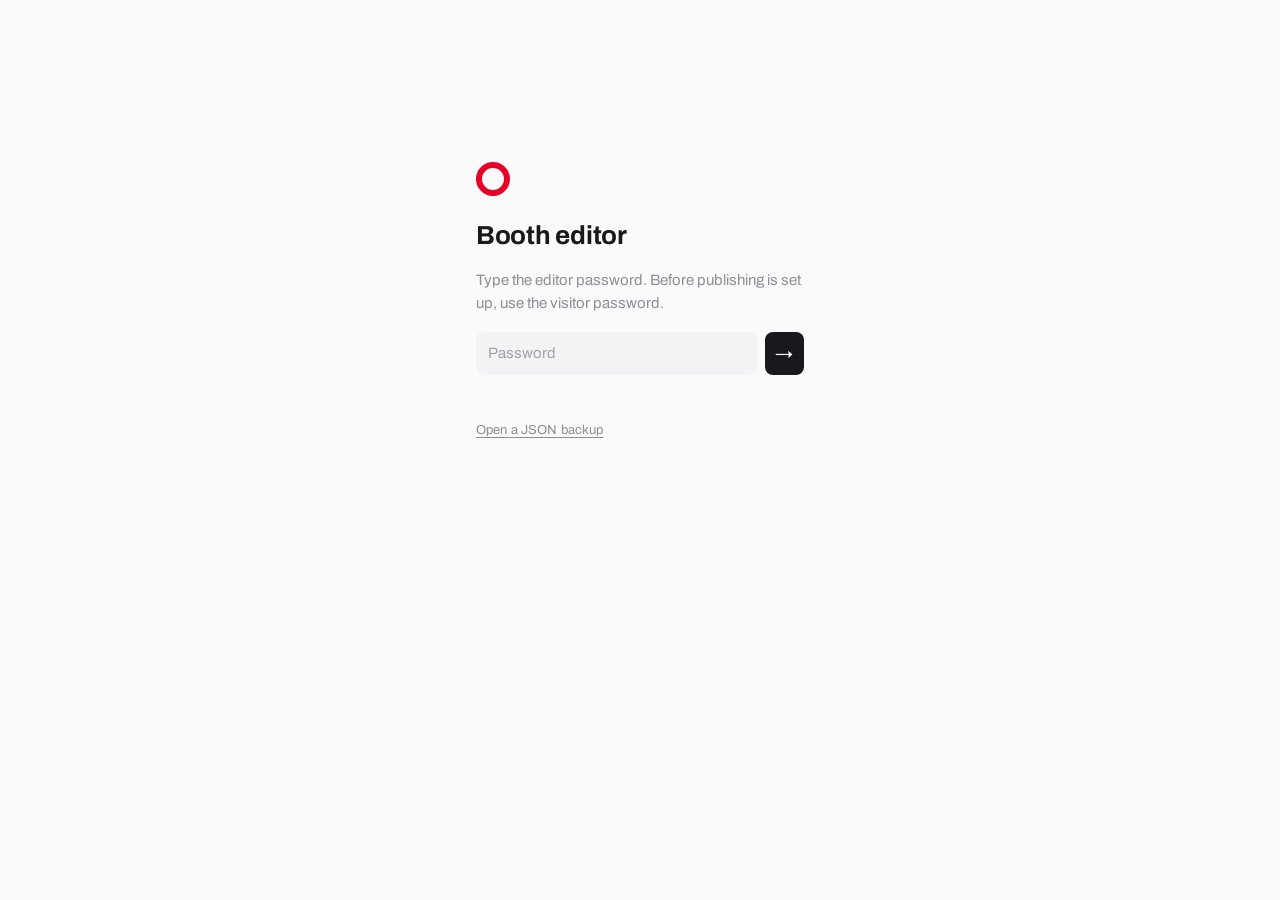
==== editor.html @ 2f08b1e5 "Editor: minimalist redesign - Sticky top bar with Preview / Download / Publish and inline status - S" ====
<!doctype html>
<html lang="en">
<head>
  <meta charset="utf-8">
  <meta name="viewport" content="width=device-width, initial-scale=1">
  <meta name="robots" content="noindex, nofollow, noarchive">
  <meta name="referrer" content="no-referrer">
  <title>Booth Editor</title>
  <link rel="preconnect" href="https://fonts.googleapis.com">
  <link rel="preconnect" href="https://fonts.gstatic.com" crossorigin>
  <link rel="stylesheet" href="https://fonts.googleapis.com/css2?family=Archivo:wdth,wght@62..125,100..900&family=Noto+Sans+TC:wght@400;500;600;700;800&display=swap">
  <link rel="stylesheet" href="css/editor.css?v=20261124080142">
  <script type="importmap">
    {
      "imports": {
        "three": "./vendor/three.module.min.js",
        "./js/anchors.js": "./js/anchors.js?v=20261124080142",
        "./js/app.js": "./js/app.js?v=20261124080142",
        "./js/controls.js": "./js/controls.js?v=20261124080142",
        "./js/crypto.js": "./js/crypto.js?v=20261124080142",
        "./js/editor.js": "./js/editor.js?v=20261124080142",
        "./js/models.js": "./js/models.js?v=20261124080142",
        "./js/scene.js": "./js/scene.js?v=20261124080142",
        "./js/textures.js": "./js/textures.js?v=20261124080142"
      }
    }
  </script>
</head>
<body>
  <!-- Unlock -->
  <section id="unlock" class="unlock">
    <div class="mark" aria-hidden="true"></div>
    <h1>Booth editor</h1>
    <p class="muted">Type the editor password. Before publishing is set up, use the visitor password.</p>
    <form id="unlock-form">
      <input type="text" name="username" value="booth" autocomplete="username" hidden>
      <input id="pw" type="password" placeholder="Password" autocomplete="current-password" required>
      <button type="submit" aria-label="Open">→</button>
    </form>
    <p id="unlock-error" class="error" role="alert"></p>
    <label class="link small">Open a JSON backup<input id="plain-file" type="file" accept=".json,application/json" hidden></label>
  </section>

  <!-- Editor -->
  <div id="editor" hidden>
    <header class="topbar">
      <div class="title"><span class="mark sm" aria-hidden="true"></span>Booth editor</div>
      <p id="publish-status" class="status" role="status"></p>
      <div class="actions">
        <button id="preview" type="button" class="text">Preview</button>
        <button id="download" type="button" class="text">Download</button>
        <button id="publish" type="button" class="primary" hidden>Publish</button>
      </div>
    </header>

    <div class="layout">
      <nav class="toc" aria-label="Sections">
        <a href="#s-event">Event</a>
        <a href="#s-card">Business card</a>
        <a href="#s-walls">Walls</a>
        <a href="#s-products">Products</a>
        <a href="#s-places">Places</a>
        <a href="#s-settings">Settings</a>
      </nav>

      <main>
        <p id="help-publish" class="hint" hidden>Edit, check with <b>Preview</b>, then <b>Publish</b>. The booth updates in 1–2 minutes.</p>
        <p id="help-manual" class="hint">Publishing is not set up. <b>Download</b> the file and upload it to <code>data/</code> on GitHub, or set up publishing in <a href="#s-settings">Settings</a>.</p>

        <section id="s-event">
          <h2>Event &amp; brand</h2>
          <div class="grid2" id="meta"></div>
        </section>

        <section id="s-card">
          <h2>Business card</h2>
          <p class="muted small">Shown when a visitor clicks “Contact sales”.</p>
          <div class="grid2" id="card-fields"></div>
        </section>

        <section id="s-walls">
          <h2>Walls</h2>
          <div id="zones"></div>
        </section>

        <section id="s-products">
          <div class="row-head">
            <h2>Products</h2>
            <button id="add-product" type="button" class="text">+ Add</button>
          </div>
          <p class="muted small">The first place gets the (i) marker. A product with no place is hidden.</p>
          <div id="products" class="list"></div>
        </section>

        <section id="s-places">
          <details>
            <summary><h2>Places in the booth</h2></summary>
            <table id="anchor-table"><thead><tr><th>Place id</th><th>Where</th><th>Used by</th></tr></thead><tbody></tbody></table>
          </details>
        </section>

        <section id="s-settings">
          <h2>Settings</h2>

          <details class="sub">
            <summary>Visitor password</summary>
            <p class="muted small">Leave empty to keep it. A new password takes effect when you publish or download. Tell your colleagues the new one.</p>
            <div class="grid2">
              <label>New password <input id="new-pw" type="password" autocomplete="new-password" minlength="8"></label>
              <label>Type it again <input id="new-pw2" type="password" autocomplete="new-password"></label>
            </div>
          </details>

          <details class="sub" id="setup">
            <summary>Publishing <span id="setup-state" class="pill"></span></summary>
            <ol class="small steps">
              <li>GitHub → <b>Settings → Developer settings → Fine-grained tokens → Generate new token</b>.</li>
              <li>Only this repo. Permission <b>Contents: Read and write</b>. Set an expiry date.</li>
              <li>Paste the token below and choose a long editor password (12+ characters).</li>
            </ol>
            <div class="grid2">
              <label>GitHub token <input id="gh-token" type="password" autocomplete="off" placeholder="empty = keep current"></label>
              <label>Branch <input id="gh-branch" type="text" placeholder="found automatically"></label>
              <label>Repo owner <input id="gh-owner" type="text"></label>
              <label>Repo name <input id="gh-repo" type="text"></label>
              <label>Editor password <input id="ed-pw" type="password" autocomplete="new-password" placeholder="empty = keep current"></label>
              <label>Type it again <input id="ed-pw2" type="password" autocomplete="new-password"></label>
            </div>
            <p><button id="setup-save" type="button" class="primary">Save settings</button></p>
            <p class="muted small">Stored in the repo, encrypted with the editor password. Forgot it? Delete <code>data/editor-key.enc.json</code> on GitHub and set up again.</p>
          </details>

          <details class="sub">
            <summary>Backup</summary>
            <p class="muted small">The backup is not encrypted. Keep it on your computer. Never upload it to GitHub.</p>
            <p><button id="download-plain" type="button" class="text">Download plain JSON</button></p>
          </details>
        </section>
      </main>
    </div>
  </div>

  <script type="module" src="js/editor.js?v=20261124080142"></script>
</body>
</html>
---- css/editor.css ----
:root {
  --red: #e60027; --red-dark: #c4001f;
  --bg: #fafafa; --surface: #ffffff; --ink: #18191c; --muted: #8a8f98; --line: #ececee; --field: #f3f3f5;
  --font: "Archivo", "Noto Sans TC", "Helvetica Neue", Arial, "PingFang TC", "Microsoft JhengHei", sans-serif;
  --mono: ui-monospace, "SF Mono", Menlo, monospace;
}
@media (prefers-color-scheme: dark) {
  :root { --bg: #121315; --surface: #17181b; --ink: #ececee; --muted: #8b9099; --line: #26282c; --field: #1f2125; }
}
* { box-sizing: border-box; }
html { scroll-behavior: smooth; scroll-padding-top: 80px; }
body { margin: 0; background: var(--bg); color: var(--ink); font-family: var(--font); font-size: 15px; line-height: 1.5; -webkit-font-smoothing: antialiased; }
[hidden] { display: none !important; }
a { color: inherit; }
code { font-family: var(--mono); font-size: 0.86em; background: var(--field); padding: 1px 5px; border-radius: 4px; }
.muted { color: var(--muted); margin: 0; }
.small { font-size: 13px; }
.error { color: var(--red); margin: 0; min-height: 1.3em; font-size: 14px; }

/* ---------- brand mark ---------- */
.mark { width: 34px; height: 34px; border-radius: 50%; border: 6px solid var(--red); }
.mark.sm { width: 14px; height: 14px; border-width: 3px; display: inline-block; vertical-align: -2px; margin-right: 10px; }

/* ---------- controls ---------- */
input, textarea, select {
  font: inherit; color: var(--ink); width: 100%;
  background: var(--field); border: 1px solid transparent; border-radius: 8px; padding: 9px 11px;
  transition: border-color 0.15s, background 0.15s;
}
input:hover, textarea:hover, select:hover { border-color: var(--line); }
input:focus, textarea:focus, select:focus { outline: none; border-color: var(--ink); background: var(--surface); }
input::placeholder, textarea::placeholder { color: var(--muted); opacity: 0.8; }
textarea { min-height: 84px; resize: vertical; }
label { display: flex; flex-direction: column; gap: 6px; font-size: 12px; font-weight: 500; color: var(--muted); letter-spacing: 0.01em; }
button { font: inherit; cursor: pointer; border: 0; background: none; color: var(--ink); white-space: nowrap; }
button:disabled { opacity: 0.5; cursor: wait; }
button:focus-visible, a:focus-visible, summary:focus-visible { outline: 2px solid var(--ink); outline-offset: 2px; border-radius: 6px; }
button.primary { background: var(--ink); color: var(--bg); font-weight: 600; padding: 8px 16px; border-radius: 999px; }
button.primary:hover { background: var(--red); color: #fff; }
button.text { font-weight: 500; padding: 8px 12px; border-radius: 999px; color: var(--muted); }
button.text:hover { color: var(--ink); background: var(--field); }
button.danger { color: var(--muted); font-size: 13px; padding: 4px 8px; border-radius: 6px; }
button.danger:hover { color: var(--red); background: var(--field); }

/* ---------- unlock ---------- */
.unlock { max-width: 360px; margin: 18vh auto 0; padding: 0 16px; display: flex; flex-direction: column; gap: 14px; }
.unlock h1 { font-size: 26px; font-weight: 700; margin: 6px 0 0; letter-spacing: -0.01em; }
.unlock form { display: flex; gap: 8px; margin-top: 4px; }
.unlock form button { background: var(--ink); color: var(--bg); width: 44px; border-radius: 8px; font-size: 18px; }
.unlock form button:hover { background: var(--red); color: #fff; }
.link { flex-direction: row; cursor: pointer; text-decoration: underline; text-underline-offset: 3px; color: var(--muted); font-size: 13px; font-weight: 400; }
.link:hover { color: var(--ink); }

/* ---------- top bar ---------- */
.topbar {
  position: sticky; top: 0; z-index: 10; display: flex; align-items: center; gap: 16px;
  padding: 12px 24px; background: color-mix(in srgb, var(--bg) 85%, transparent); backdrop-filter: blur(10px);
  border-bottom: 1px solid var(--line);
}
.topbar .title { font-weight: 700; font-size: 15px; }
.status { flex: 1; margin: 0; font-size: 13px; color: var(--muted); text-align: right; overflow: hidden; text-overflow: ellipsis; white-space: nowrap; }
.status.ok { color: #1f9d55; }
.status.bad { color: var(--red); white-space: normal; }
.actions { display: flex; gap: 4px; align-items: center; }

/* ---------- layout ---------- */
.layout { display: grid; grid-template-columns: 180px minmax(0, 720px); gap: 56px; justify-content: center; padding: 40px 24px 120px; }
.toc { position: sticky; top: 90px; align-self: start; display: flex; flex-direction: column; gap: 2px; }
.toc a { text-decoration: none; color: var(--muted); font-size: 14px; padding: 6px 10px; border-radius: 6px; }
.toc a:hover { color: var(--ink); background: var(--field); }
main > section { padding: 36px 0; border-top: 1px solid var(--line); }
main > section:first-of-type { border-top: 0; padding-top: 8px; }
h2 { font-size: 13px; font-weight: 600; text-transform: uppercase; letter-spacing: 0.08em; margin: 0 0 18px; display: inline-block; }
section > .muted.small { margin: -10px 0 18px; }
.hint { margin: 0 0 8px; padding: 12px 14px; font-size: 14px; color: var(--muted); background: var(--field); border-radius: 10px; }
.grid2 { display: grid; grid-template-columns: repeat(2, minmax(0, 1fr)); gap: 16px 18px; }
.row-head { display: flex; justify-content: space-between; align-items: baseline; }

/* ---------- walls ---------- */
.zone { display: grid; grid-template-columns: 110px 1fr 1fr; gap: 12px; align-items: end; padding: 10px 0; }
.zone code { background: none; padding: 0 0 10px; color: var(--muted); font-family: var(--font); font-size: 13px; }

/* ---------- product list (accordion) ---------- */
.list { border-top: 1px solid var(--line); }
.product { border-bottom: 1px solid var(--line); }
.product > summary { list-style: none; display: flex; align-items: center; gap: 12px; padding: 14px 4px; cursor: pointer; }
.product > summary::-webkit-details-marker { display: none; }
.product > summary::after { content: "+"; margin-left: auto; color: var(--muted); font-size: 18px; transition: transform 0.2s; }
.product[open] > summary::after { transform: rotate(45deg); }
.product > summary:hover .p-name { color: var(--red); }
.p-name { font-weight: 600; overflow: hidden; text-overflow: ellipsis; white-space: nowrap; }
.p-bu { font-size: 11px; font-weight: 600; letter-spacing: 0.06em; color: var(--muted); border: 1px solid var(--line); border-radius: 999px; padding: 1px 8px; flex: none; }
.p-meta { font-size: 12px; color: var(--muted); flex: none; }
.p-body { display: grid; gap: 16px; padding: 4px 4px 24px; }
.p-foot { display: flex; justify-content: flex-end; }

/* ---------- settings ---------- */
details > summary { cursor: pointer; }
#s-places summary { list-style: none; }
#s-places summary::-webkit-details-marker { display: none; }
#s-places summary h2 { margin: 0; }
#s-places summary::after { content: " +"; color: var(--muted); }
#s-places details[open] summary::after { content: " −"; }
#s-places table { margin-top: 18px; }
.sub { border-top: 1px solid var(--line); }
.sub:last-child { border-bottom: 1px solid var(--line); }
.sub > summary { padding: 14px 4px; font-weight: 600; display: flex; align-items: center; gap: 10px; list-style: none; }
.sub > summary::-webkit-details-marker { display: none; }
.sub > summary::after { content: "+"; margin-left: auto; color: var(--muted); font-size: 18px; transition: transform 0.2s; }
.sub[open] > summary::after { transform: rotate(45deg); }
.sub > *:not(summary) { margin-left: 4px; margin-right: 4px; }
.sub[open] { padding-bottom: 18px; }
.sub .muted.small { margin-bottom: 14px; }
.pill { font-size: 11px; font-weight: 500; color: var(--muted); background: var(--field); border-radius: 999px; padding: 2px 10px; }
.steps { color: var(--muted); padding-left: 18px; margin: 0 0 16px; line-height: 1.8; }

table { width: 100%; border-collapse: collapse; font-size: 13px; }
th { text-align: left; font-weight: 500; color: var(--muted); padding: 8px; border-bottom: 1px solid var(--line); }
td { padding: 8px; border-bottom: 1px solid var(--line); vertical-align: top; }
td:first-child { font-family: var(--mono); font-size: 12px; white-space: nowrap; }

@media (max-width: 900px) {
  .layout { grid-template-columns: minmax(0, 1fr); gap: 0; padding: 24px 16px 96px; }
  .toc { display: none; }
}
@media (max-width: 600px) {
  .topbar { padding: 10px 16px; gap: 8px; flex-wrap: wrap; }
  .status { order: 3; flex-basis: 100%; text-align: left; }
  .actions { margin-left: auto; }
  .grid2, .zone { grid-template-columns: 1fr; }
  .zone code { padding: 6px 0 0; }
}
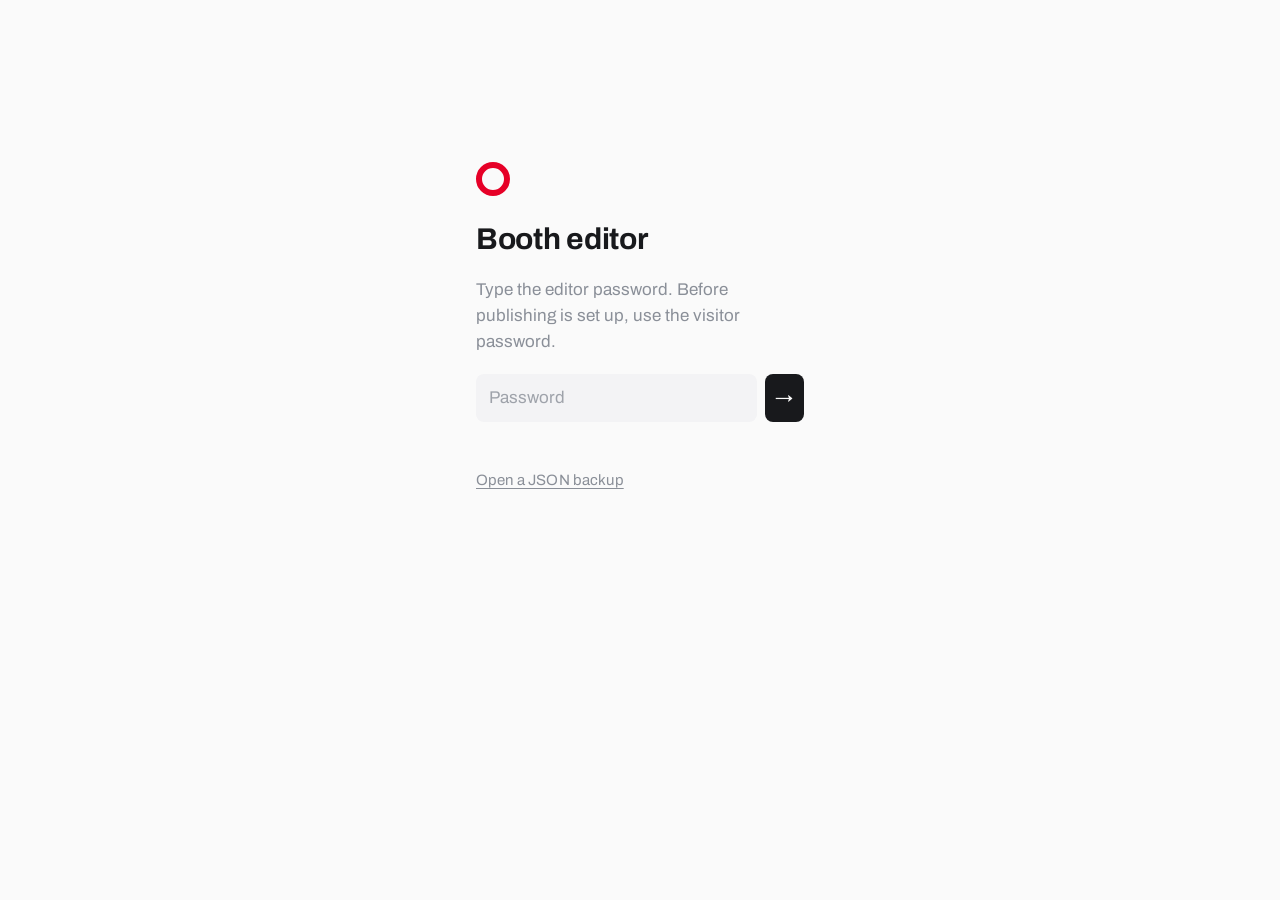
==== commit e440d2c1: "Editor: larger text; move encrypted download into Settings > Backup Co-Authored-By: Claude Opus 5.5 " ====
--- a/editor.html
+++ b/editor.html
@@ -9,19 +9,19 @@
   <link rel="preconnect" href="https://fonts.googleapis.com">
   <link rel="preconnect" href="https://fonts.gstatic.com" crossorigin>
   <link rel="stylesheet" href="https://fonts.googleapis.com/css2?family=Archivo:wdth,wght@62..125,100..900&family=Noto+Sans+TC:wght@400;500;600;700;800&display=swap">
-  <link rel="stylesheet" href="css/editor.css?v=20261124080142">
+  <link rel="stylesheet" href="css/editor.css?v=20261124081002">
   <script type="importmap">
     {
       "imports": {
         "three": "./vendor/three.module.min.js",
-        "./js/anchors.js": "./js/anchors.js?v=20261124080142",
-        "./js/app.js": "./js/app.js?v=20261124080142",
-        "./js/controls.js": "./js/controls.js?v=20261124080142",
-        "./js/crypto.js": "./js/crypto.js?v=20261124080142",
-        "./js/editor.js": "./js/editor.js?v=20261124080142",
-        "./js/models.js": "./js/models.js?v=20261124080142",
-        "./js/scene.js": "./js/scene.js?v=20261124080142",
-        "./js/textures.js": "./js/textures.js?v=20261124080142"
+        "./js/anchors.js": "./js/anchors.js?v=20261124081002",
+        "./js/app.js": "./js/app.js?v=20261124081002",
+        "./js/controls.js": "./js/controls.js?v=20261124081002",
+        "./js/crypto.js": "./js/crypto.js?v=20261124081002",
+        "./js/editor.js": "./js/editor.js?v=20261124081002",
+        "./js/models.js": "./js/models.js?v=20261124081002",
+        "./js/scene.js": "./js/scene.js?v=20261124081002",
+        "./js/textures.js": "./js/textures.js?v=20261124081002"
       }
     }
   </script>
@@ -48,7 +48,6 @@
       <p id="publish-status" class="status" role="status"></p>
       <div class="actions">
         <button id="preview" type="button" class="text">Preview</button>
-        <button id="download" type="button" class="text">Download</button>
         <button id="publish" type="button" class="primary" hidden>Publish</button>
       </div>
     </header>
@@ -65,7 +64,7 @@
 
       <main>
         <p id="help-publish" class="hint" hidden>Edit, check with <b>Preview</b>, then <b>Publish</b>. The booth updates in 1–2 minutes.</p>
-        <p id="help-manual" class="hint">Publishing is not set up. <b>Download</b> the file and upload it to <code>data/</code> on GitHub, or set up publishing in <a href="#s-settings">Settings</a>.</p>
+        <p id="help-manual" class="hint">Publishing is not set up. Set it up in <a href="#s-settings">Settings</a>, or use <b>Settings → Backup → Download encrypted file</b> and upload it to <code>data/</code> on GitHub.</p>
 
         <section id="s-event">
           <h2>Event &amp; brand</h2>
@@ -132,14 +131,14 @@
 
           <details class="sub">
             <summary>Backup</summary>
-            <p class="muted small">The backup is not encrypted. Keep it on your computer. Never upload it to GitHub.</p>
-            <p><button id="download-plain" type="button" class="text">Download plain JSON</button></p>
+            <p class="muted small">The encrypted file is safe to upload to <code>data/</code> on GitHub. The plain JSON is not encrypted: keep it on your computer and never upload it.</p>
+            <p class="row-btns"><button id="download" type="button" class="text">Download encrypted file</button><button id="download-plain" type="button" class="text">Download plain JSON</button></p>
           </details>
         </section>
       </main>
     </div>
   </div>
 
-  <script type="module" src="js/editor.js?v=20261124080142"></script>
+  <script type="module" src="js/editor.js?v=20261124081002"></script>
 </body>
 </html>
--- a/css/editor.css
+++ b/css/editor.css
@@ -9,13 +9,14 @@
 }
 * { box-sizing: border-box; }
 html { scroll-behavior: smooth; scroll-padding-top: 80px; }
-body { margin: 0; background: var(--bg); color: var(--ink); font-family: var(--font); font-size: 15px; line-height: 1.5; -webkit-font-smoothing: antialiased; }
+body { margin: 0; background: var(--bg); color: var(--ink); font-family: var(--font); font-size: 17px; line-height: 1.55; -webkit-font-smoothing: antialiased; }
 [hidden] { display: none !important; }
 a { color: inherit; }
 code { font-family: var(--mono); font-size: 0.86em; background: var(--field); padding: 1px 5px; border-radius: 4px; }
 .muted { color: var(--muted); margin: 0; }
-.small { font-size: 13px; }
-.error { color: var(--red); margin: 0; min-height: 1.3em; font-size: 14px; }
+.small { font-size: 15px; }
+.row-btns { display: flex; gap: 8px; flex-wrap: wrap; margin-left: -12px !important; }
+.error { color: var(--red); margin: 0; min-height: 1.3em; font-size: 15px; }
 
 /* ---------- brand mark ---------- */
 .mark { width: 34px; height: 34px; border-radius: 50%; border: 6px solid var(--red); }
@@ -24,14 +25,14 @@
 /* ---------- controls ---------- */
 input, textarea, select {
   font: inherit; color: var(--ink); width: 100%;
-  background: var(--field); border: 1px solid transparent; border-radius: 8px; padding: 9px 11px;
+  background: var(--field); border: 1px solid transparent; border-radius: 8px; padding: 10px 12px;
   transition: border-color 0.15s, background 0.15s;
 }
 input:hover, textarea:hover, select:hover { border-color: var(--line); }
 input:focus, textarea:focus, select:focus { outline: none; border-color: var(--ink); background: var(--surface); }
 input::placeholder, textarea::placeholder { color: var(--muted); opacity: 0.8; }
-textarea { min-height: 84px; resize: vertical; }
-label { display: flex; flex-direction: column; gap: 6px; font-size: 12px; font-weight: 500; color: var(--muted); letter-spacing: 0.01em; }
+textarea { min-height: 132px; resize: vertical; field-sizing: content; }
+label { display: flex; flex-direction: column; gap: 6px; font-size: 14px; font-weight: 500; color: var(--muted); letter-spacing: 0.01em; }
 button { font: inherit; cursor: pointer; border: 0; background: none; color: var(--ink); white-space: nowrap; }
 button:disabled { opacity: 0.5; cursor: wait; }
 button:focus-visible, a:focus-visible, summary:focus-visible { outline: 2px solid var(--ink); outline-offset: 2px; border-radius: 6px; }
@@ -39,16 +40,16 @@
 button.primary:hover { background: var(--red); color: #fff; }
 button.text { font-weight: 500; padding: 8px 12px; border-radius: 999px; color: var(--muted); }
 button.text:hover { color: var(--ink); background: var(--field); }
-button.danger { color: var(--muted); font-size: 13px; padding: 4px 8px; border-radius: 6px; }
+button.danger { color: var(--muted); font-size: 15px; padding: 4px 8px; border-radius: 6px; }
 button.danger:hover { color: var(--red); background: var(--field); }
 
 /* ---------- unlock ---------- */
 .unlock { max-width: 360px; margin: 18vh auto 0; padding: 0 16px; display: flex; flex-direction: column; gap: 14px; }
-.unlock h1 { font-size: 26px; font-weight: 700; margin: 6px 0 0; letter-spacing: -0.01em; }
+.unlock h1 { font-size: 30px; font-weight: 700; margin: 6px 0 0; letter-spacing: -0.01em; }
 .unlock form { display: flex; gap: 8px; margin-top: 4px; }
 .unlock form button { background: var(--ink); color: var(--bg); width: 44px; border-radius: 8px; font-size: 18px; }
 .unlock form button:hover { background: var(--red); color: #fff; }
-.link { flex-direction: row; cursor: pointer; text-decoration: underline; text-underline-offset: 3px; color: var(--muted); font-size: 13px; font-weight: 400; }
+.link { flex-direction: row; cursor: pointer; text-decoration: underline; text-underline-offset: 3px; color: var(--muted); font-size: 15px; font-weight: 400; }
 .link:hover { color: var(--ink); }
 
 /* ---------- top bar ---------- */
@@ -57,28 +58,28 @@
   padding: 12px 24px; background: color-mix(in srgb, var(--bg) 85%, transparent); backdrop-filter: blur(10px);
   border-bottom: 1px solid var(--line);
 }
-.topbar .title { font-weight: 700; font-size: 15px; }
-.status { flex: 1; margin: 0; font-size: 13px; color: var(--muted); text-align: right; overflow: hidden; text-overflow: ellipsis; white-space: nowrap; }
+.topbar .title { font-weight: 700; font-size: 17px; }
+.status { flex: 1; margin: 0; font-size: 15px; color: var(--muted); text-align: right; overflow: hidden; text-overflow: ellipsis; white-space: nowrap; }
 .status.ok { color: #1f9d55; }
 .status.bad { color: var(--red); white-space: normal; }
 .actions { display: flex; gap: 4px; align-items: center; }
 
 /* ---------- layout ---------- */
-.layout { display: grid; grid-template-columns: 180px minmax(0, 720px); gap: 56px; justify-content: center; padding: 40px 24px 120px; }
+.layout { display: grid; grid-template-columns: 190px minmax(0, 760px); gap: 56px; justify-content: center; padding: 40px 24px 120px; }
 .toc { position: sticky; top: 90px; align-self: start; display: flex; flex-direction: column; gap: 2px; }
-.toc a { text-decoration: none; color: var(--muted); font-size: 14px; padding: 6px 10px; border-radius: 6px; }
+.toc a { text-decoration: none; color: var(--muted); font-size: 16px; padding: 6px 10px; border-radius: 6px; }
 .toc a:hover { color: var(--ink); background: var(--field); }
 main > section { padding: 36px 0; border-top: 1px solid var(--line); }
 main > section:first-of-type { border-top: 0; padding-top: 8px; }
-h2 { font-size: 13px; font-weight: 600; text-transform: uppercase; letter-spacing: 0.08em; margin: 0 0 18px; display: inline-block; }
+h2 { font-size: 15px; font-weight: 600; text-transform: uppercase; letter-spacing: 0.08em; margin: 0 0 18px; display: inline-block; }
 section > .muted.small { margin: -10px 0 18px; }
-.hint { margin: 0 0 8px; padding: 12px 14px; font-size: 14px; color: var(--muted); background: var(--field); border-radius: 10px; }
+.hint { margin: 0 0 8px; padding: 14px 16px; font-size: 16px; color: var(--muted); background: var(--field); border-radius: 10px; }
 .grid2 { display: grid; grid-template-columns: repeat(2, minmax(0, 1fr)); gap: 16px 18px; }
 .row-head { display: flex; justify-content: space-between; align-items: baseline; }
 
 /* ---------- walls ---------- */
-.zone { display: grid; grid-template-columns: 110px 1fr 1fr; gap: 12px; align-items: end; padding: 10px 0; }
-.zone code { background: none; padding: 0 0 10px; color: var(--muted); font-family: var(--font); font-size: 13px; }
+.zone { display: grid; grid-template-columns: 120px 1fr 1fr; gap: 12px; align-items: end; padding: 10px 0; }
+.zone code { background: none; padding: 0 0 12px; color: var(--muted); font-family: var(--font); font-size: 15px; }
 
 /* ---------- product list (accordion) ---------- */
 .list { border-top: 1px solid var(--line); }
@@ -89,8 +90,8 @@
 .product[open] > summary::after { transform: rotate(45deg); }
 .product > summary:hover .p-name { color: var(--red); }
 .p-name { font-weight: 600; overflow: hidden; text-overflow: ellipsis; white-space: nowrap; }
-.p-bu { font-size: 11px; font-weight: 600; letter-spacing: 0.06em; color: var(--muted); border: 1px solid var(--line); border-radius: 999px; padding: 1px 8px; flex: none; }
-.p-meta { font-size: 12px; color: var(--muted); flex: none; }
+.p-bu { font-size: 12px; font-weight: 600; letter-spacing: 0.06em; color: var(--muted); border: 1px solid var(--line); border-radius: 999px; padding: 1px 8px; flex: none; }
+.p-meta { font-size: 14px; color: var(--muted); flex: none; }
 .p-body { display: grid; gap: 16px; padding: 4px 4px 24px; }
 .p-foot { display: flex; justify-content: flex-end; }
 
@@ -111,13 +112,13 @@
 .sub > *:not(summary) { margin-left: 4px; margin-right: 4px; }
 .sub[open] { padding-bottom: 18px; }
 .sub .muted.small { margin-bottom: 14px; }
-.pill { font-size: 11px; font-weight: 500; color: var(--muted); background: var(--field); border-radius: 999px; padding: 2px 10px; }
+.pill { font-size: 13px; font-weight: 500; color: var(--muted); background: var(--field); border-radius: 999px; padding: 2px 10px; }
 .steps { color: var(--muted); padding-left: 18px; margin: 0 0 16px; line-height: 1.8; }
 
-table { width: 100%; border-collapse: collapse; font-size: 13px; }
+table { width: 100%; border-collapse: collapse; font-size: 15px; }
 th { text-align: left; font-weight: 500; color: var(--muted); padding: 8px; border-bottom: 1px solid var(--line); }
 td { padding: 8px; border-bottom: 1px solid var(--line); vertical-align: top; }
-td:first-child { font-family: var(--mono); font-size: 12px; white-space: nowrap; }
+td:first-child { font-family: var(--mono); font-size: 14px; white-space: nowrap; }
 
 @media (max-width: 900px) {
   .layout { grid-template-columns: minmax(0, 1fr); gap: 0; padding: 24px 16px 96px; }
